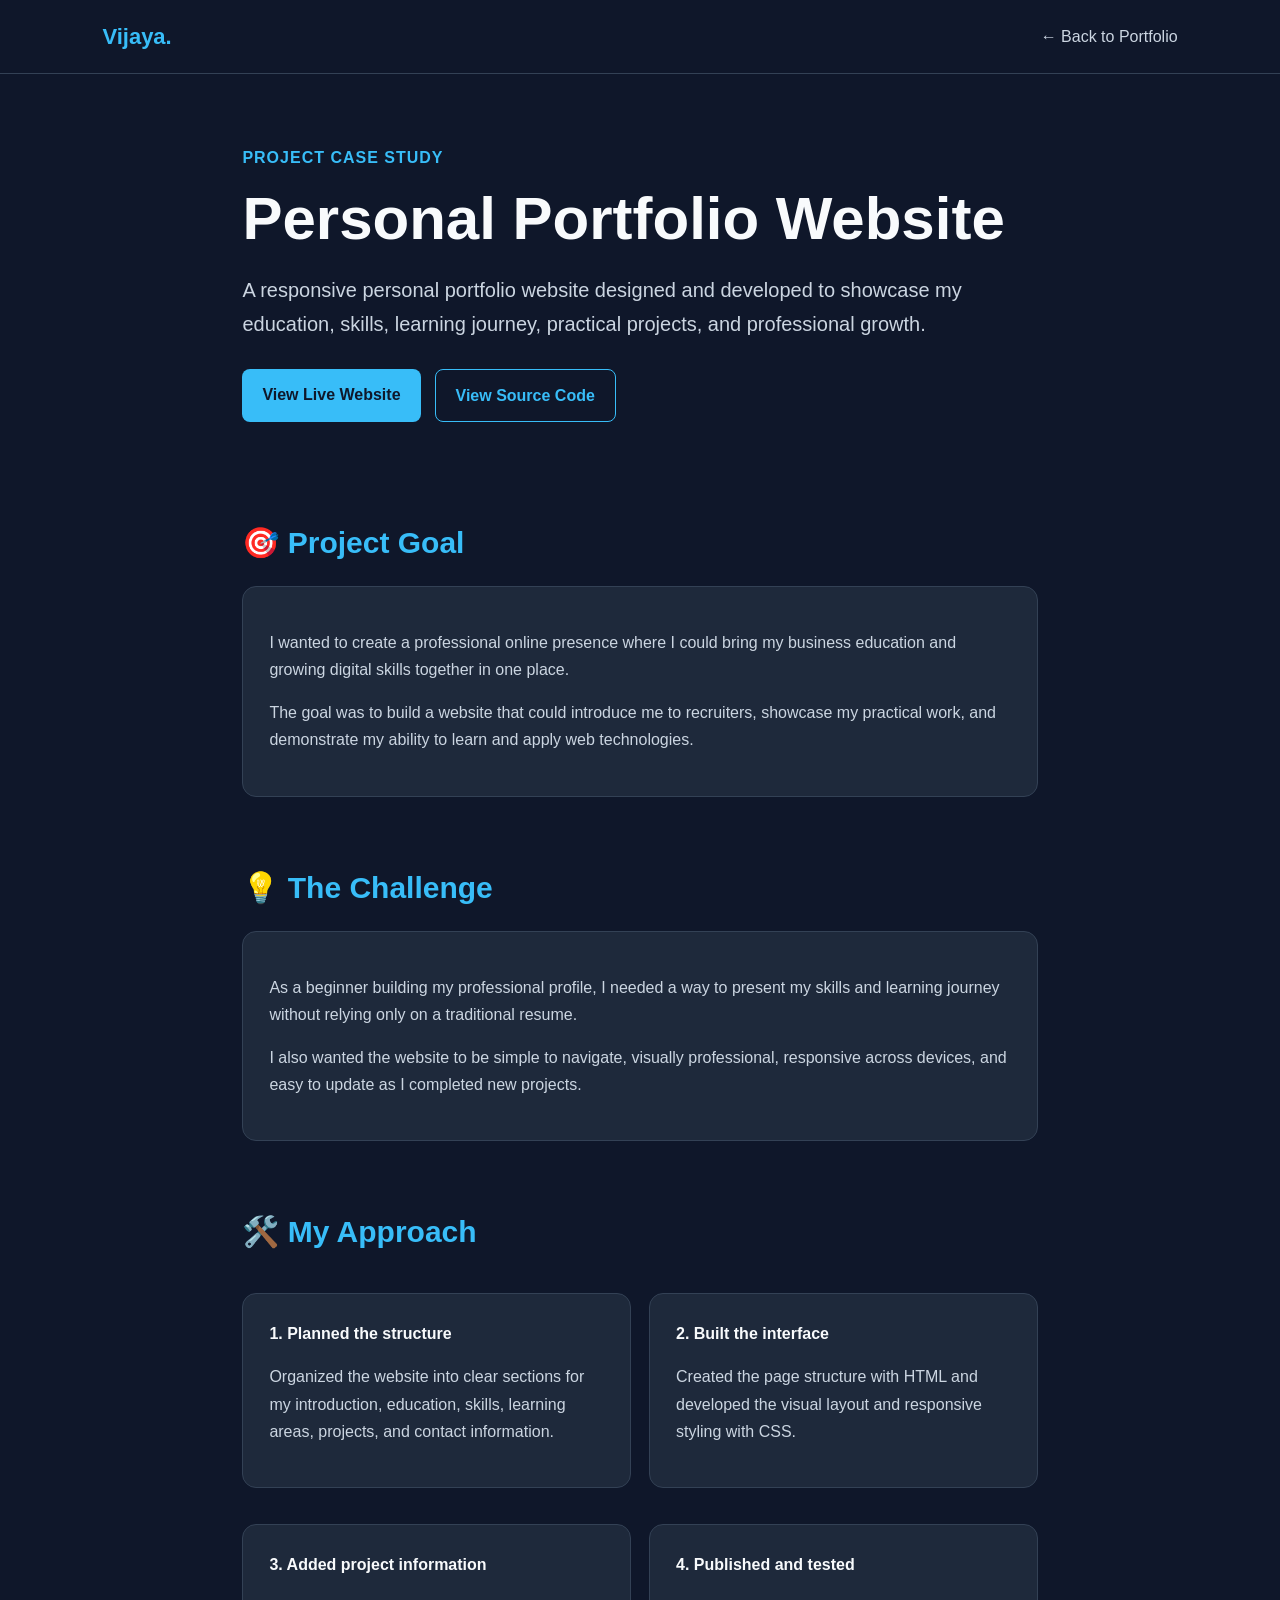
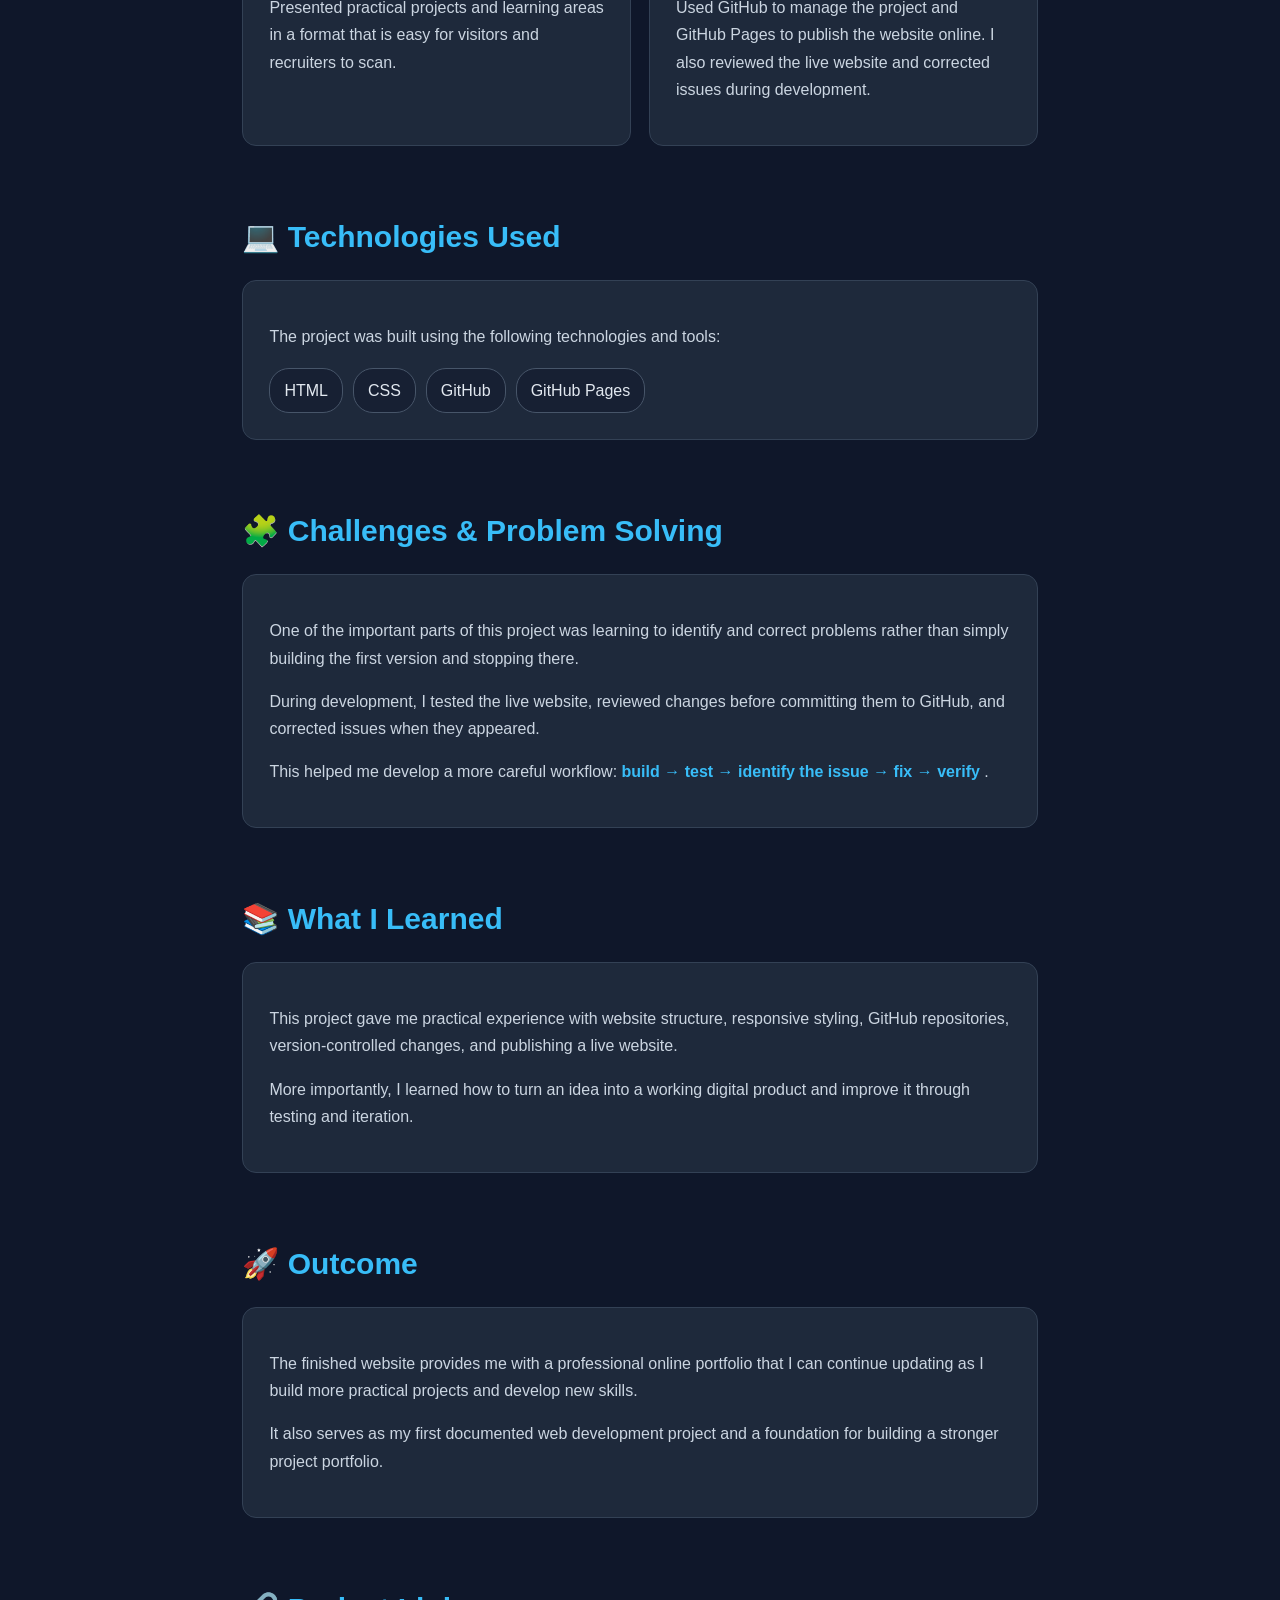
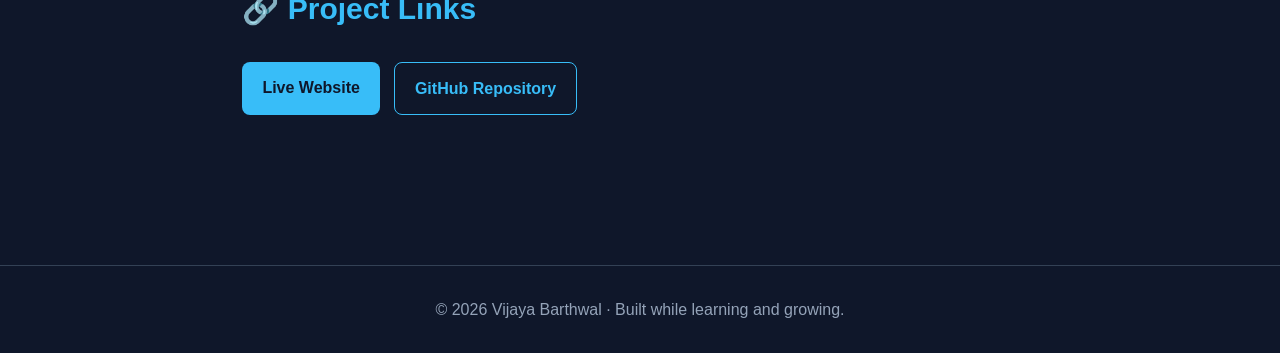
==== case-study.html @ d7628f30 "Create case-study.html" ====
<!DOCTYPE html>
<html lang="en">
<head>
    <meta charset="UTF-8">
    <meta name="viewport" content="width=device-width, initial-scale=1.0">

    <title>Personal Portfolio Website | Vijaya Barthwal</title>

    <style>
        * {
            box-sizing: border-box;
        }

        html {
            scroll-behavior: smooth;
        }

        body {
            margin: 0;
            font-family: Arial, sans-serif;
            background: #0f172a;
            color: #cbd5e1;
            line-height: 1.7;
        }

        header {
            position: sticky;
            top: 0;
            z-index: 10;
            padding: 18px 8%;
            background: #0f172a;
            border-bottom: 1px solid #334155;
        }

        nav {
            max-width: 1100px;
            margin: auto;
            display: flex;
            justify-content: space-between;
            align-items: center;
        }

        .logo {
            color: #38bdf8;
            font-size: 22px;
            font-weight: bold;
            text-decoration: none;
        }

        .back-link {
            color: #cbd5e1;
            text-decoration: none;
        }

        .back-link:hover {
            color: #38bdf8;
        }

        main {
            max-width: 1000px;
            margin: auto;
            padding: 70px 8%;
        }

        .hero {
            padding-bottom: 30px;
        }

        .label {
            color: #38bdf8;
            font-weight: bold;
            letter-spacing: 1px;
            text-transform: uppercase;
        }

        h1 {
            margin: 12px 0;
            color: #f8fafc;
            font-size: clamp(36px, 7vw, 60px);
            line-height: 1.15;
        }

        .hero-text {
            max-width: 800px;
            font-size: 20px;
            color: #cbd5e1;
        }

        .buttons {
            display: flex;
            flex-wrap: wrap;
            gap: 14px;
            margin-top: 28px;
        }

        .button {
            display: inline-block;
            padding: 12px 20px;
            border-radius: 8px;
            text-decoration: none;
            font-weight: bold;
            background: #38bdf8;
            color: #0f172a;
        }

        .button.secondary {
            background: transparent;
            color: #38bdf8;
            border: 1px solid #38bdf8;
        }

        section {
            margin-top: 65px;
        }

        h2 {
            margin-bottom: 18px;
            color: #38bdf8;
            font-size: 30px;
        }

        .card {
            padding: 26px;
            background: #1e293b;
            border: 1px solid #334155;
            border-radius: 14px;
            margin-top: 18px;
        }

        .card strong {
            color: #f8fafc;
        }

        .highlight {
            color: #38bdf8;
            font-weight: bold;
        }

        .tech-list {
            display: flex;
            flex-wrap: wrap;
            gap: 10px;
            margin-top: 18px;
        }

        .tech {
            padding: 8px 14px;
            border: 1px solid #475569;
            border-radius: 20px;
            color: #e2e8f0;
            background: #172033;
        }

        .challenge-grid {
            display: grid;
            grid-template-columns: repeat(2, 1fr);
            gap: 18px;
        }

        footer {
            margin-top: 80px;
            padding: 30px 8%;
            text-align: center;
            border-top: 1px solid #334155;
            color: #94a3b8;
        }

        @media (max-width: 700px) {
            header {
                padding: 16px 6%;
            }

            nav {
                gap: 15px;
            }

            .back-link {
                font-size: 14px;
            }

            main {
                padding: 50px 6%;
            }

            .hero-text {
                font-size: 18px;
            }

            .challenge-grid {
                grid-template-columns: 1fr;
            }

            section {
                margin-top: 50px;
            }
        }
    </style>
</head>

<body>

<header>
    <nav>
        <a class="logo" href="index.html">Vijaya.</a>
        <a class="back-link" href="index.html">← Back to Portfolio</a>
    </nav>
</header>

<main>

    <div class="hero">
        <div class="label">Project Case Study</div>

        <h1>Personal Portfolio Website</h1>

        <p class="hero-text">
            A responsive personal portfolio website designed and developed
            to showcase my education, skills, learning journey, practical
            projects, and professional growth.
        </p>

        <div class="buttons">
            <a class="button"
               href="https://vijayabarthwal.github.io/vijaya-portfolio/"
               target="_blank">
                View Live Website
            </a>

            <a class="button secondary"
               href="https://github.com/vijayabarthwal/vijaya-portfolio"
               target="_blank">
                View Source Code
            </a>
        </div>
    </div>

    <section>
        <h2>🎯 Project Goal</h2>

        <div class="card">
            <p>
                I wanted to create a professional online presence where I
                could bring my business education and growing digital skills
                together in one place.
            </p>

            <p>
                The goal was to build a website that could introduce me to
                recruiters, showcase my practical work, and demonstrate my
                ability to learn and apply web technologies.
            </p>
        </div>
    </section>

    <section>
        <h2>💡 The Challenge</h2>

        <div class="card">
            <p>
                As a beginner building my professional profile, I needed a
                way to present my skills and learning journey without relying
                only on a traditional resume.
            </p>

            <p>
                I also wanted the website to be simple to navigate, visually
                professional, responsive across devices, and easy to update
                as I completed new projects.
            </p>
        </div>
    </section>

    <section>
        <h2>🛠️ My Approach</h2>

        <div class="challenge-grid">

            <div class="card">
                <strong>1. Planned the structure</strong>
                <p>
                    Organized the website into clear sections for my
                    introduction, education, skills, learning areas,
                    projects, and contact information.
                </p>
            </div>

            <div class="card">
                <strong>2. Built the interface</strong>
                <p>
                    Created the page structure with HTML and developed the
                    visual layout and responsive styling with CSS.
                </p>
            </div>

            <div class="card">
                <strong>3. Added project information</strong>
                <p>
                    Presented practical projects and learning areas in a
                    format that is easy for visitors and recruiters to scan.
                </p>
            </div>

            <div class="card">
                <strong>4. Published and tested</strong>
                <p>
                    Used GitHub to manage the project and GitHub Pages to
                    publish the website online. I also reviewed the live
                    website and corrected issues during development.
                </p>
            </div>

        </div>
    </section>

    <section>
        <h2>💻 Technologies Used</h2>

        <div class="card">
            <p>
                The project was built using the following technologies and
                tools:
            </p>

            <div class="tech-list">
                <span class="tech">HTML</span>
                <span class="tech">CSS</span>
                <span class="tech">GitHub</span>
                <span class="tech">GitHub Pages</span>
            </div>
        </div>
    </section>

    <section>
        <h2>🧩 Challenges & Problem Solving</h2>

        <div class="card">
            <p>
                One of the important parts of this project was learning to
                identify and correct problems rather than simply building
                the first version and stopping there.
            </p>

            <p>
                During development, I tested the live website, reviewed
                changes before committing them to GitHub, and corrected
                issues when they appeared.
            </p>

            <p>
                This helped me develop a more careful workflow:
                <span class="highlight">
                    build → test → identify the issue → fix → verify
                </span>.
            </p>
        </div>
    </section>

    <section>
        <h2>📚 What I Learned</h2>

        <div class="card">
            <p>
                This project gave me practical experience with website
                structure, responsive styling, GitHub repositories,
                version-controlled changes, and publishing a live website.
            </p>

            <p>
                More importantly, I learned how to turn an idea into a
                working digital product and improve it through testing and
                iteration.
            </p>
        </div>
    </section>

    <section>
        <h2>🚀 Outcome</h2>

        <div class="card">
            <p>
                The finished website provides me with a professional online
                portfolio that I can continue updating as I build more
                practical projects and develop new skills.
            </p>

            <p>
                It also serves as my first documented web development
                project and a foundation for building a stronger project
                portfolio.
            </p>
        </div>
    </section>

    <section>
        <h2>🔗 Project Links</h2>

        <div class="buttons">
            <a class="button"
               href="https://vijayabarthwal.github.io/vijaya-portfolio/"
               target="_blank">
                Live Website
            </a>

            <a class="button secondary"
               href="https://github.com/vijayabarthwal/vijaya-portfolio"
               target="_blank">
                GitHub Repository
            </a>
        </div>
    </section>

</main>

<footer>
    © 2026 Vijaya Barthwal · Built while learning and growing.
</footer>

</body>
</html>
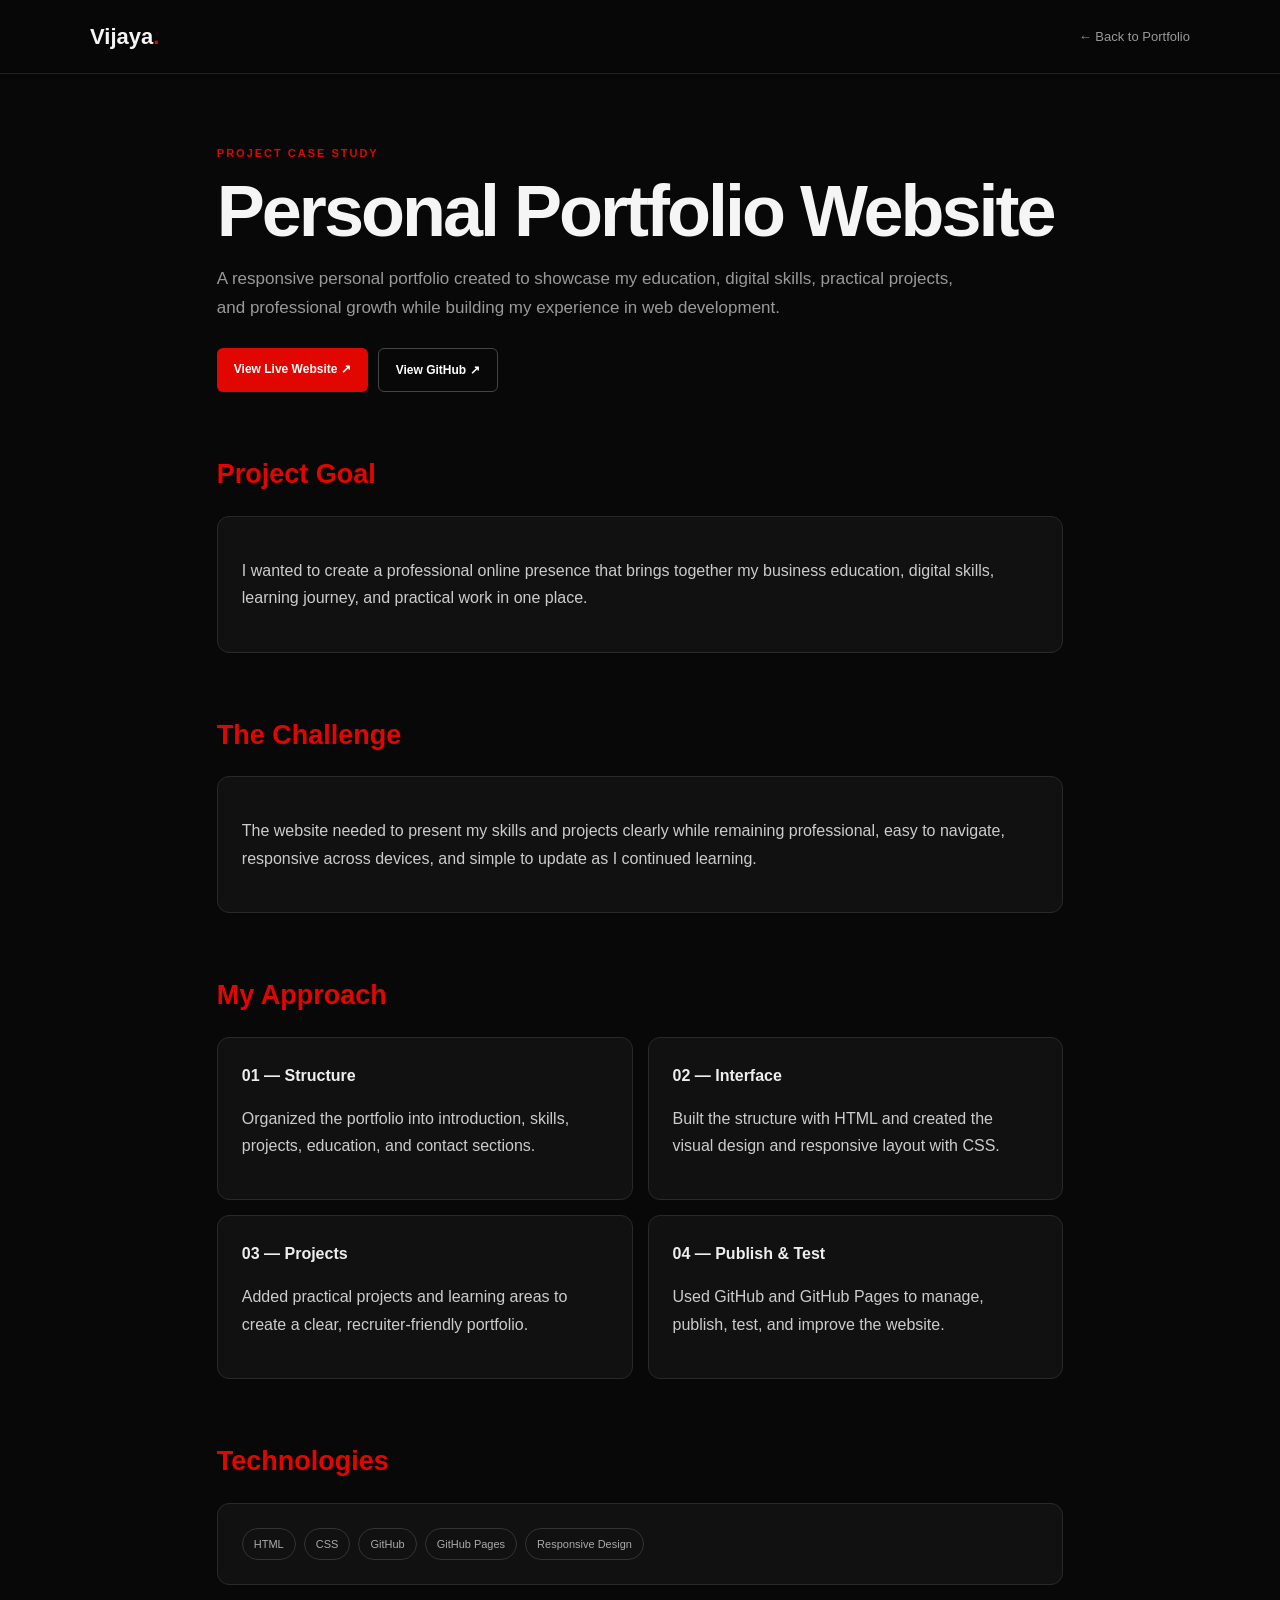
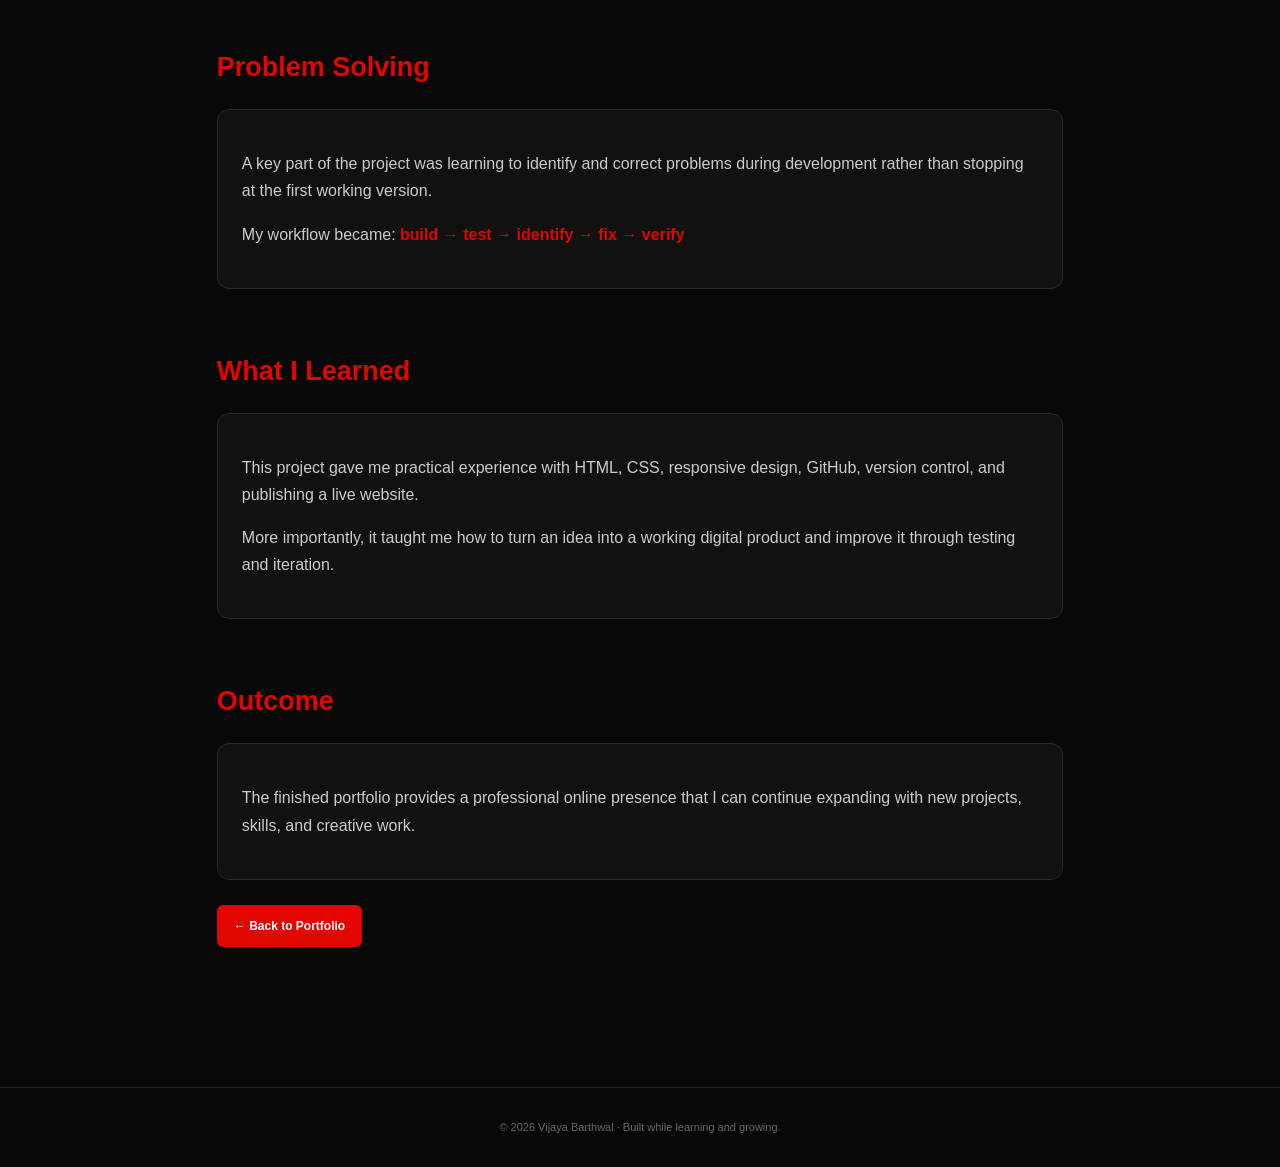
==== commit 9fe66061: "Update case-study.html" ====
--- a/case-study.html
+++ b/case-study.html
@@ -1,419 +1,358 @@
 <!DOCTYPE html>
 <html lang="en">
 <head>
-    <meta charset="UTF-8">
-    <meta name="viewport" content="width=device-width, initial-scale=1.0">
-
-    <title>Personal Portfolio Website | Vijaya Barthwal</title>
-
-    <style>
-        * {
-            box-sizing: border-box;
-        }
-
-        html {
-            scroll-behavior: smooth;
-        }
-
-        body {
-            margin: 0;
-            font-family: Arial, sans-serif;
-            background: #0f172a;
-            color: #cbd5e1;
-            line-height: 1.7;
-        }
-
-        header {
-            position: sticky;
-            top: 0;
-            z-index: 10;
-            padding: 18px 8%;
-            background: #0f172a;
-            border-bottom: 1px solid #334155;
-        }
-
-        nav {
-            max-width: 1100px;
-            margin: auto;
-            display: flex;
-            justify-content: space-between;
-            align-items: center;
-        }
-
-        .logo {
-            color: #38bdf8;
-            font-size: 22px;
-            font-weight: bold;
-            text-decoration: none;
-        }
-
-        .back-link {
-            color: #cbd5e1;
-            text-decoration: none;
-        }
-
-        .back-link:hover {
-            color: #38bdf8;
-        }
-
-        main {
-            max-width: 1000px;
-            margin: auto;
-            padding: 70px 8%;
-        }
-
-        .hero {
-            padding-bottom: 30px;
-        }
-
-        .label {
-            color: #38bdf8;
-            font-weight: bold;
-            letter-spacing: 1px;
-            text-transform: uppercase;
-        }
-
-        h1 {
-            margin: 12px 0;
-            color: #f8fafc;
-            font-size: clamp(36px, 7vw, 60px);
-            line-height: 1.15;
-        }
-
-        .hero-text {
-            max-width: 800px;
-            font-size: 20px;
-            color: #cbd5e1;
-        }
-
-        .buttons {
-            display: flex;
-            flex-wrap: wrap;
-            gap: 14px;
-            margin-top: 28px;
-        }
-
-        .button {
-            display: inline-block;
-            padding: 12px 20px;
-            border-radius: 8px;
-            text-decoration: none;
-            font-weight: bold;
-            background: #38bdf8;
-            color: #0f172a;
-        }
-
-        .button.secondary {
-            background: transparent;
-            color: #38bdf8;
-            border: 1px solid #38bdf8;
-        }
-
-        section {
-            margin-top: 65px;
-        }
-
-        h2 {
-            margin-bottom: 18px;
-            color: #38bdf8;
-            font-size: 30px;
-        }
-
-        .card {
-            padding: 26px;
-            background: #1e293b;
-            border: 1px solid #334155;
-            border-radius: 14px;
-            margin-top: 18px;
-        }
-
-        .card strong {
-            color: #f8fafc;
-        }
-
-        .highlight {
-            color: #38bdf8;
-            font-weight: bold;
-        }
-
-        .tech-list {
-            display: flex;
-            flex-wrap: wrap;
-            gap: 10px;
-            margin-top: 18px;
-        }
-
-        .tech {
-            padding: 8px 14px;
-            border: 1px solid #475569;
-            border-radius: 20px;
-            color: #e2e8f0;
-            background: #172033;
-        }
-
-        .challenge-grid {
-            display: grid;
-            grid-template-columns: repeat(2, 1fr);
-            gap: 18px;
-        }
-
-        footer {
-            margin-top: 80px;
-            padding: 30px 8%;
-            text-align: center;
-            border-top: 1px solid #334155;
-            color: #94a3b8;
-        }
-
-        @media (max-width: 700px) {
-            header {
-                padding: 16px 6%;
-            }
-
-            nav {
-                gap: 15px;
-            }
-
-            .back-link {
-                font-size: 14px;
-            }
-
-            main {
-                padding: 50px 6%;
-            }
-
-            .hero-text {
-                font-size: 18px;
-            }
-
-            .challenge-grid {
-                grid-template-columns: 1fr;
-            }
-
-            section {
-                margin-top: 50px;
-            }
-        }
-    </style>
+<meta charset="UTF-8">
+<meta name="viewport" content="width=device-width, initial-scale=1.0">
+
+<title>Personal Portfolio Website | Vijaya Barthwal</title>
+
+<style>
+*{box-sizing:border-box}
+
+html{scroll-behavior:smooth}
+
+body{
+    margin:0;
+    background:#080808;
+    color:#ccc;
+    font-family:Arial,Helvetica,sans-serif;
+    line-height:1.7;
+}
+
+a{
+    color:inherit;
+    text-decoration:none;
+}
+
+header{
+    position:sticky;
+    top:0;
+    z-index:10;
+    padding:18px 6%;
+    background:rgba(8,8,8,.94);
+    border-bottom:1px solid #222;
+}
+
+nav{
+    max-width:1100px;
+    margin:auto;
+    display:flex;
+    justify-content:space-between;
+    align-items:center;
+}
+
+.logo{
+    color:#f5f5f5;
+    font-size:22px;
+    font-weight:800;
+}
+
+.logo span{color:#e10600}
+
+.back{
+    color:#999;
+    font-size:13px;
+}
+
+.back:hover{color:#e10600}
+
+main{
+    max-width:1000px;
+    margin:auto;
+    padding:70px 6%;
+}
+
+.label{
+    color:#e10600;
+    font-size:11px;
+    font-weight:bold;
+    letter-spacing:2px;
+    text-transform:uppercase;
+}
+
+h1{
+    margin:12px 0 18px;
+    color:#f5f5f5;
+    font-size:clamp(42px,7vw,72px);
+    line-height:1;
+    letter-spacing:-3px;
+}
+
+.intro{
+    max-width:760px;
+    color:#999;
+    font-size:17px;
+}
+
+.buttons{
+    display:flex;
+    flex-wrap:wrap;
+    gap:10px;
+    margin-top:25px;
+}
+
+.button{
+    display:inline-block;
+    padding:11px 17px;
+    background:#e10600;
+    border-radius:6px;
+    color:#fff;
+    font-size:12px;
+    font-weight:bold;
+}
+
+.button.secondary{
+    background:transparent;
+    border:1px solid #444;
+}
+
+.button:hover{
+    background:#ff241f;
+}
+
+section{margin-top:60px}
+
+h2{
+    margin-bottom:18px;
+    color:#e10600;
+    font-size:27px;
+}
+
+.card{
+    padding:24px;
+    background:#111;
+    border:1px solid #292929;
+    border-radius:12px;
+}
+
+.card strong{color:#eee}
+
+.grid{
+    display:grid;
+    grid-template-columns:repeat(2,1fr);
+    gap:15px;
+}
+
+.tags{
+    display:flex;
+    flex-wrap:wrap;
+    gap:8px;
+}
+
+.tag{
+    padding:6px 11px;
+    border:1px solid #333;
+    border-radius:20px;
+    color:#aaa;
+    font-size:11px;
+}
+
+.highlight{
+    color:#e10600;
+    font-weight:bold;
+}
+
+footer{
+    margin-top:70px;
+    padding:30px 6%;
+    text-align:center;
+    border-top:1px solid #222;
+    color:#666;
+    font-size:11px;
+}
+
+@media(max-width:650px){
+    main{padding:55px 6%}
+    nav{gap:15px}
+    .back{font-size:11px}
+    h1{font-size:46px}
+    .intro{font-size:15px}
+    section{margin-top:50px}
+    .grid{grid-template-columns:1fr}
+    .card{padding:18px}
+}
+</style>
 </head>
 
 <body>
 
 <header>
-    <nav>
-        <a class="logo" href="index.html">Vijaya.</a>
-        <a class="back-link" href="index.html">← Back to Portfolio</a>
-    </nav>
+<nav>
+<a class="logo" href="index.html">Vijaya<span>.</span></a>
+<a class="back" href="index.html">← Back to Portfolio</a>
+</nav>
 </header>
 
 <main>
 
-    <div class="hero">
-        <div class="label">Project Case Study</div>
-
-        <h1>Personal Portfolio Website</h1>
-
-        <p class="hero-text">
-            A responsive personal portfolio website designed and developed
-            to showcase my education, skills, learning journey, practical
-            projects, and professional growth.
-        </p>
-
-        <div class="buttons">
-            <a class="button"
-               href="https://vijayabarthwal.github.io/vijaya-portfolio/"
-               target="_blank">
-                View Live Website
-            </a>
-
-            <a class="button secondary"
-               href="https://github.com/vijayabarthwal/vijaya-portfolio"
-               target="_blank">
-                View Source Code
-            </a>
-        </div>
-    </div>
-
-    <section>
-        <h2>🎯 Project Goal</h2>
-
-        <div class="card">
-            <p>
-                I wanted to create a professional online presence where I
-                could bring my business education and growing digital skills
-                together in one place.
-            </p>
-
-            <p>
-                The goal was to build a website that could introduce me to
-                recruiters, showcase my practical work, and demonstrate my
-                ability to learn and apply web technologies.
-            </p>
-        </div>
-    </section>
-
-    <section>
-        <h2>💡 The Challenge</h2>
-
-        <div class="card">
-            <p>
-                As a beginner building my professional profile, I needed a
-                way to present my skills and learning journey without relying
-                only on a traditional resume.
-            </p>
-
-            <p>
-                I also wanted the website to be simple to navigate, visually
-                professional, responsive across devices, and easy to update
-                as I completed new projects.
-            </p>
-        </div>
-    </section>
-
-    <section>
-        <h2>🛠️ My Approach</h2>
-
-        <div class="challenge-grid">
-
-            <div class="card">
-                <strong>1. Planned the structure</strong>
-                <p>
-                    Organized the website into clear sections for my
-                    introduction, education, skills, learning areas,
-                    projects, and contact information.
-                </p>
-            </div>
-
-            <div class="card">
-                <strong>2. Built the interface</strong>
-                <p>
-                    Created the page structure with HTML and developed the
-                    visual layout and responsive styling with CSS.
-                </p>
-            </div>
-
-            <div class="card">
-                <strong>3. Added project information</strong>
-                <p>
-                    Presented practical projects and learning areas in a
-                    format that is easy for visitors and recruiters to scan.
-                </p>
-            </div>
-
-            <div class="card">
-                <strong>4. Published and tested</strong>
-                <p>
-                    Used GitHub to manage the project and GitHub Pages to
-                    publish the website online. I also reviewed the live
-                    website and corrected issues during development.
-                </p>
-            </div>
-
-        </div>
-    </section>
-
-    <section>
-        <h2>💻 Technologies Used</h2>
-
-        <div class="card">
-            <p>
-                The project was built using the following technologies and
-                tools:
-            </p>
-
-            <div class="tech-list">
-                <span class="tech">HTML</span>
-                <span class="tech">CSS</span>
-                <span class="tech">GitHub</span>
-                <span class="tech">GitHub Pages</span>
-            </div>
-        </div>
-    </section>
-
-    <section>
-        <h2>🧩 Challenges & Problem Solving</h2>
-
-        <div class="card">
-            <p>
-                One of the important parts of this project was learning to
-                identify and correct problems rather than simply building
-                the first version and stopping there.
-            </p>
-
-            <p>
-                During development, I tested the live website, reviewed
-                changes before committing them to GitHub, and corrected
-                issues when they appeared.
-            </p>
-
-            <p>
-                This helped me develop a more careful workflow:
-                <span class="highlight">
-                    build → test → identify the issue → fix → verify
-                </span>.
-            </p>
-        </div>
-    </section>
-
-    <section>
-        <h2>📚 What I Learned</h2>
-
-        <div class="card">
-            <p>
-                This project gave me practical experience with website
-                structure, responsive styling, GitHub repositories,
-                version-controlled changes, and publishing a live website.
-            </p>
-
-            <p>
-                More importantly, I learned how to turn an idea into a
-                working digital product and improve it through testing and
-                iteration.
-            </p>
-        </div>
-    </section>
-
-    <section>
-        <h2>🚀 Outcome</h2>
-
-        <div class="card">
-            <p>
-                The finished website provides me with a professional online
-                portfolio that I can continue updating as I build more
-                practical projects and develop new skills.
-            </p>
-
-            <p>
-                It also serves as my first documented web development
-                project and a foundation for building a stronger project
-                portfolio.
-            </p>
-        </div>
-    </section>
-
-    <section>
-        <h2>🔗 Project Links</h2>
-
-        <div class="buttons">
-            <a class="button"
-               href="https://vijayabarthwal.github.io/vijaya-portfolio/"
-               target="_blank">
-                Live Website
-            </a>
-
-            <a class="button secondary"
-               href="https://github.com/vijayabarthwal/vijaya-portfolio"
-               target="_blank">
-                GitHub Repository
-            </a>
-        </div>
-    </section>
+<div class="label">Project Case Study</div>
+
+<h1>Personal Portfolio Website</h1>
+
+<p class="intro">
+A responsive personal portfolio created to showcase my education,
+digital skills, practical projects, and professional growth while
+building my experience in web development.
+</p>
+
+<div class="buttons">
+<a class="button"
+   href="https://vijayabarthwal.github.io/vijaya-portfolio/"
+   target="_blank"
+   rel="noopener">
+   View Live Website ↗
+</a>
+
+<a class="button secondary"
+   href="https://github.com/vijayabarthwal/vijaya-portfolio"
+   target="_blank"
+   rel="noopener">
+   View GitHub ↗
+</a>
+</div>
+
+
+<section>
+<h2>Project Goal</h2>
+
+<div class="card">
+<p>
+I wanted to create a professional online presence that brings
+together my business education, digital skills, learning journey,
+and practical work in one place.
+</p>
+</div>
+</section>
+
+
+<section>
+<h2>The Challenge</h2>
+
+<div class="card">
+<p>
+The website needed to present my skills and projects clearly while
+remaining professional, easy to navigate, responsive across devices,
+and simple to update as I continued learning.
+</p>
+</div>
+</section>
+
+
+<section>
+<h2>My Approach</h2>
+
+<div class="grid">
+
+<div class="card">
+<strong>01 — Structure</strong>
+<p>
+Organized the portfolio into introduction, skills, projects,
+education, and contact sections.
+</p>
+</div>
+
+<div class="card">
+<strong>02 — Interface</strong>
+<p>
+Built the structure with HTML and created the visual design and
+responsive layout with CSS.
+</p>
+</div>
+
+<div class="card">
+<strong>03 — Projects</strong>
+<p>
+Added practical projects and learning areas to create a clear,
+recruiter-friendly portfolio.
+</p>
+</div>
+
+<div class="card">
+<strong>04 — Publish & Test</strong>
+<p>
+Used GitHub and GitHub Pages to manage, publish, test, and improve
+the website.
+</p>
+</div>
+
+</div>
+</section>
+
+
+<section>
+<h2>Technologies</h2>
+
+<div class="card tags">
+<span class="tag">HTML</span>
+<span class="tag">CSS</span>
+<span class="tag">GitHub</span>
+<span class="tag">GitHub Pages</span>
+<span class="tag">Responsive Design</span>
+</div>
+</section>
+
+
+<section>
+<h2>Problem Solving</h2>
+
+<div class="card">
+<p>
+A key part of the project was learning to identify and correct
+problems during development rather than stopping at the first
+working version.
+</p>
+
+<p>
+My workflow became:
+<span class="highlight">
+build → test → identify → fix → verify
+</span>
+</p>
+</div>
+</section>
+
+
+<section>
+<h2>What I Learned</h2>
+
+<div class="card">
+<p>
+This project gave me practical experience with HTML, CSS, responsive
+design, GitHub, version control, and publishing a live website.
+</p>
+
+<p>
+More importantly, it taught me how to turn an idea into a working
+digital product and improve it through testing and iteration.
+</p>
+</div>
+</section>
+
+
+<section>
+<h2>Outcome</h2>
+
+<div class="card">
+<p>
+The finished portfolio provides a professional online presence that
+I can continue expanding with new projects, skills, and creative work.
+</p>
+</div>
+
+<div class="buttons">
+<a class="button"
+   href="index.html">
+   ← Back to Portfolio
+</a>
+</div>
+</section>
 
 </main>
 
 <footer>
-    © 2026 Vijaya Barthwal · Built while learning and growing.
+© 2026 Vijaya Barthwal · Built while learning and growing.
 </footer>
 
 </body>
 </html>
+               
